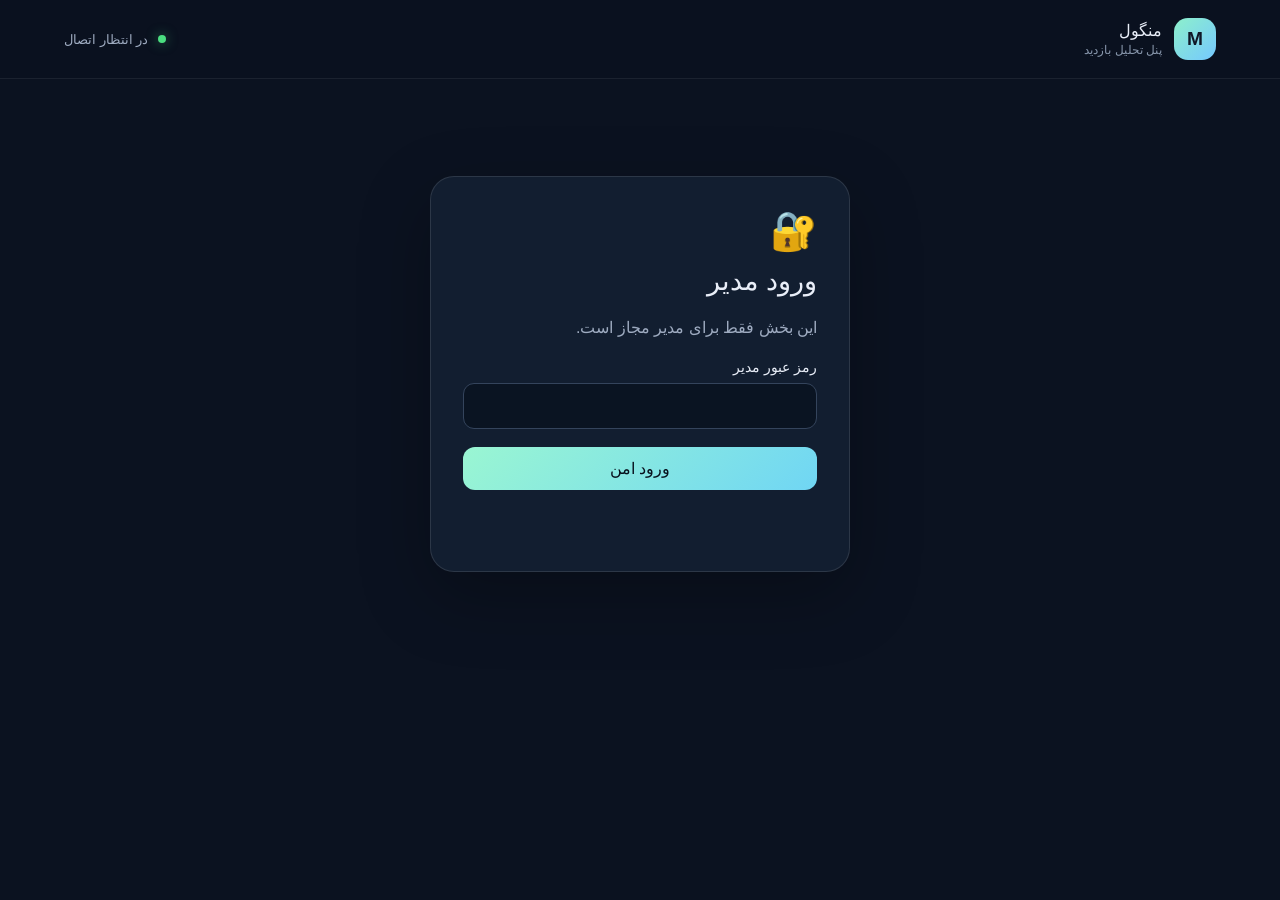
==== admin.html @ a7f299d9 "ADD" ====
<!doctype html>
<html lang="fa" dir="rtl">
<head>
  <meta charset="utf-8">
  <meta name="viewport" content="width=device-width, initial-scale=1">
  <meta name="robots" content="noindex,nofollow">
  <meta name="theme-color" content="#101827">
  <title>پنل مدیریت | منگول</title>
  <link rel="stylesheet" href="/style.css">
  <script src="/admin.js" defer></script>
</head>
<body class="admin-page">
  <header class="topbar">
    <div><span class="brand-mark">M</span><div><strong>منگول</strong><small>پنل تحلیل بازدید</small></div></div>
    <div class="top-actions"><span class="live-dot"></span><span id="updated-label">در انتظار اتصال</span><button id="logout-button" class="button ghost hidden" type="button">خروج</button></div>
  </header>

  <main class="admin-wrap">
    <section id="login-panel" class="login-card">
      <div class="lock-icon">🔐</div>
      <h1>ورود مدیر</h1>
      <p class="muted">این بخش فقط برای مدیر مجاز است.</p>
      <form id="login-form">
        <label for="admin-password">رمز عبور مدیر</label>
        <input id="admin-password" type="password" autocomplete="current-password" minlength="1" maxlength="256" required>
        <button class="button primary full" type="submit">ورود امن</button>
        <p id="login-error" class="error" role="alert"></p>
      </form>
    </section>

    <section id="dashboard" class="hidden">
      <div class="heading-row">
        <div><p class="eyebrow">داشبورد مدیر</p><h1>وضعیت بازدیدها</h1><p class="muted">آمار تقریباً زنده؛ به‌روزرسانی هر ۵ ثانیه</p></div>
        <span class="status-pill"><span class="live-dot"></span> زنده</span>
      </div>
      <div class="stats-grid">
        <article class="stat-card"><span>اکنون آنلاین</span><strong id="online-count">۰</strong><small>فعال در ۹۰ ثانیهٔ اخیر</small></article>
        <article class="stat-card"><span>بازدید صفحه در ۲۴ ساعت</span><strong id="pageviews-count">۰</strong><small>شامل بازدیدهای تکراری</small></article>
        <article class="stat-card"><span>بازدیدکنندهٔ یکتا در ۲۴ ساعت</span><strong id="visitors-count">۰</strong><small>بر اساس شناسهٔ مرورگر</small></article>
      </div>

      <div class="content-grid">
        <article class="panel chart-panel">
          <div class="panel-heading"><h2>بازدیدهای ۷ روز اخیر</h2><span class="muted">تعداد صفحه‌مشاهده</span></div>
          <div id="daily-chart" class="bar-chart" aria-label="نمودار بازدیدهای هفت روز اخیر"></div>
        </article>
        <article class="panel">
          <div class="panel-heading"><h2>نوع دستگاه</h2></div><div id="devices-list" class="metric-list"></div>
        </article>
        <article class="panel">
          <div class="panel-heading"><h2>مرورگر</h2></div><div id="browsers-list" class="metric-list"></div>
        </article>
        <article class="panel">
          <div class="panel-heading"><h2>سیستم‌عامل</h2></div><div id="os-list" class="metric-list"></div>
        </article>
        <article class="panel">
          <div class="panel-heading"><h2>کشور / منطقه</h2></div><div id="countries-list" class="metric-list"></div>
          <p class="tiny muted">موقعیت تقریبی و وابسته به هدرهای در دسترس است.</p>
        </article>
      </div>

      <section class="panel history-panel">
        <div class="panel-heading"><h2>آخرین بازدیدها</h2><span class="muted">حداکثر ۵۰ مورد</span></div>
        <div class="table-wrap">
          <table>
            <thead><tr><th>زمان</th><th>صفحه</th><th>دستگاه</th><th>مرورگر</th><th>سیستم‌عامل</th><th>منطقه</th></tr></thead>
            <tbody id="recent-rows"><tr><td colspan="6">در حال دریافت اطلاعات…</td></tr></tbody>
          </table>
        </div>
      </section>
      <p class="footnote">اطلاعات فنی ممکن است تخمینی باشد. مدیرانی که با همین نشست وارد شده‌اند در آمار عمومی ثبت نمی‌شوند. بازدیدهای آزمایشی را با یک مرورگر یا پنجرهٔ دیگر که وارد پنل مدیر نشده انجام بده.</p>
    </section>
  </main>
</body>
</html>
---- style.css ----
:root{font-family:"Vazirmatn",Tahoma,Arial,sans-serif;color:#e9eef8;background:#0b1220;font-synthesis:none;text-rendering:optimizeLegibility}
*{box-sizing:border-box}
body{margin:0;min-height:100vh;background:radial-gradient(ellipse at 15% 5%,#1a3150 0,transparent 35%),radial-gradient(ellipse at 90% 80%,#25224b 0,transparent 35%),#0b1220}
button,input{font:inherit}
button{cursor:pointer}
.public-page{display:flex;flex-direction:column;align-items:center;justify-content:center;padding:24px}
.coupon-card{width:min(100%,520px);text-align:center;padding:clamp(24px,6vw,48px);border:1px solid #ffffff20;border-radius:28px;background:#111d2ee8;box-shadow:0 30px 90px #0006;backdrop-filter:blur(16px)}
.gift-icon{font-size:54px;margin-bottom:12px}
.eyebrow{color:#91b8ff;font-size:.86rem;font-weight:700;letter-spacing:.04em}
h1{font-size:clamp(1.5rem,5vw,2.2rem);line-height:1.5;margin:8px 0 12px}
.subtitle,.muted{color:#9eabc0}
.coupon{margin:26px 0 18px;padding:18px;border:1px dashed #6ee7b7;border-radius:16px;background:#0b2c2a;color:#a7f3d0;font-size:clamp(2rem,8vw,3rem);font-weight:800;letter-spacing:.08em}
.button{border:0;border-radius:12px;padding:12px 20px;font-weight:700;transition:transform .15s,opacity .15s}
.button:hover{transform:translateY(-1px)}
.button:disabled{opacity:.6;cursor:wait}
.primary{color:#08111d;background:linear-gradient(135deg,#9af6d2,#70d6f4)}
.ghost{color:#d8e3f5;background:#ffffff10;border:1px solid #ffffff20}
.full{width:100%;margin-top:18px}
.small-note{min-height:24px;color:#9ee9cc;font-size:.9rem}
.privacy-note{text-align:right;margin-top:28px;padding-top:18px;border-top:1px solid #ffffff17;color:#9eabc0;font-size:.82rem;line-height:1.9}
.privacy-note summary{cursor:pointer;color:#d7e2f3;font-weight:600}
footer{padding:20px;color:#64748b;font-size:.8rem}
.admin-page{background:#0b1220}
.topbar{display:flex;align-items:center;justify-content:space-between;padding:18px clamp(18px,5vw,64px);border-bottom:1px solid #ffffff12;background:#0b1220d9;position:sticky;top:0;z-index:2;backdrop-filter:blur(16px)}
.topbar>div:first-child{display:flex;align-items:center;gap:12px}
.topbar strong,.topbar small{display:block}
.topbar small{font-size:.75rem;color:#8998ad;margin-top:3px}
.brand-mark{display:grid;place-items:center;width:42px;height:42px;border-radius:14px;background:linear-gradient(135deg,#8df0cb,#75c8ff);color:#101827;font-weight:900;font-size:1.2rem}
.top-actions{display:flex;align-items:center;gap:10px;color:#9eabc0;font-size:.82rem}
.live-dot{display:inline-block;width:8px;height:8px;border-radius:50%;background:#4ade80;box-shadow:0 0 12px #4ade8080}
.admin-wrap{width:min(1200px,100%);margin:0 auto;padding:34px 22px 70px}
.login-card{width:min(100%,420px);margin:7vh auto;padding:32px;border:1px solid #ffffff1c;border-radius:24px;background:#121e30;box-shadow:0 24px 70px #0004}
.lock-icon{font-size:38px}
.login-card h1{font-size:1.7rem}
.login-card label{display:block;margin:22px 0 8px;font-size:.9rem}
.login-card input{width:100%;padding:13px 14px;border-radius:11px;border:1px solid #34445c;background:#0a1422;color:#fff;outline:none}
.login-card input:focus{border-color:#7dd3fc;box-shadow:0 0 0 3px #7dd3fc20}
.error{color:#fda4af;font-size:.85rem;min-height:22px}
.heading-row,.panel-heading{display:flex;justify-content:space-between;align-items:center;gap:12px}
.heading-row h1{margin:2px 0;font-size:2rem}
.status-pill{display:flex;align-items:center;gap:9px;padding:9px 13px;border:1px solid #4ade8033;border-radius:999px;background:#14532d30;color:#bbf7d0;font-size:.82rem}
.stats-grid{display:grid;grid-template-columns:repeat(3,minmax(0,1fr));gap:16px;margin:26px 0}
.stat-card,.panel{border:1px solid #ffffff16;border-radius:18px;background:linear-gradient(145deg,#152238,#101a2a);box-shadow:0 12px 35px #0001}
.stat-card{padding:22px;display:flex;flex-direction:column;gap:9px}
.stat-card span{font-size:.86rem;color:#b4c1d4}
.stat-card strong{font-size:2.4rem;color:#f0f7ff}
.stat-card small{color:#71839c;font-size:.75rem}
.content-grid{display:grid;grid-template-columns:repeat(2,minmax(0,1fr));gap:16px}
.panel{padding:22px;min-width:0}
.panel h2{font-size:1.02rem;margin:0}
.panel-heading{margin-bottom:20px}
.panel-heading .muted{font-size:.78rem}
.chart-panel{grid-column:1/-1}
.bar-chart{height:230px;display:flex;align-items:flex-end;justify-content:space-around;gap:10px;padding:12px 0 0;border-bottom:1px solid #ffffff16}
.bar-column{height:100%;display:flex;flex-direction:column;align-items:center;justify-content:flex-end;gap:8px;flex:1;min-width:0}
.bar{width:min(44px,75%);min-height:4px;border-radius:8px 8px 2px 2px;background:linear-gradient(180deg,#91f3d0,#5c9cf4);box-shadow:0 0 22px #60a5fa1c}
.bar-value,.bar-label{font-size:.7rem;color:#9eabc0;white-space:nowrap}
.metric-list{display:flex;flex-direction:column;gap:16px}
.metric-row{display:flex;flex-direction:column;gap:7px}
.metric-top{display:flex;justify-content:space-between;gap:10px;font-size:.84rem}
.metric-top strong{color:#d8e8fa}
.metric-track{height:6px;border-radius:999px;background:#26364b;overflow:hidden}
.metric-fill{height:100%;border-radius:999px;background:linear-gradient(90deg,#6ca8ff,#84e9cb)}
.tiny{font-size:.72rem;line-height:1.8}
.history-panel{margin-top:16px}
.table-wrap{overflow-x:auto}
table{width:100%;border-collapse:collapse;white-space:nowrap;font-size:.8rem}
th,td{text-align:right;padding:13px 12px;border-bottom:1px solid #ffffff12}
th{color:#91a5bf;font-weight:600;background:#ffffff04}
td{color:#d3ddec}
.footnote{font-size:.78rem;line-height:1.9;color:#72839a;margin-top:22px}
.hidden{display:none!important}
@media(max-width:720px){.stats-grid{grid-template-columns:1fr}.content-grid{grid-template-columns:1fr}.chart-panel{grid-column:auto}.topbar{padding:14px}.top-actions{font-size:.7rem}.admin-wrap{padding:24px 14px 50px}.heading-row h1{font-size:1.55rem}.stat-card{padding:18px}.panel{padding:17px}}
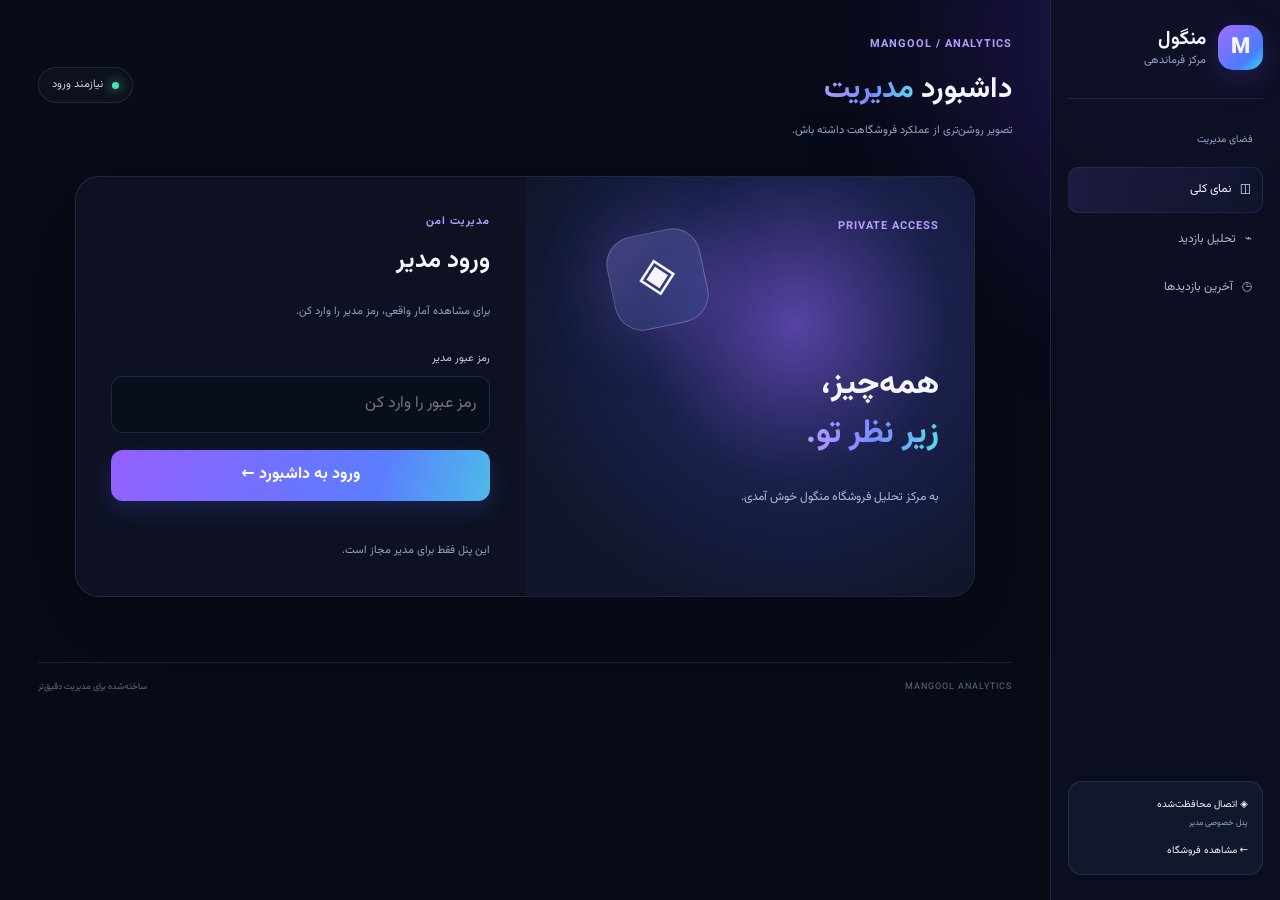
==== commit ea07271f: "NEW V" ====
--- a/admin.html
+++ b/admin.html
@@ -1,75 +1 @@
-<!doctype html>
-<html lang="fa" dir="rtl">
-<head>
-  <meta charset="utf-8">
-  <meta name="viewport" content="width=device-width, initial-scale=1">
-  <meta name="robots" content="noindex,nofollow">
-  <meta name="theme-color" content="#101827">
-  <title>پنل مدیریت | منگول</title>
-  <link rel="stylesheet" href="/style.css">
-  <script src="/admin.js" defer></script>
-</head>
-<body class="admin-page">
-  <header class="topbar">
-    <div><span class="brand-mark">M</span><div><strong>منگول</strong><small>پنل تحلیل بازدید</small></div></div>
-    <div class="top-actions"><span class="live-dot"></span><span id="updated-label">در انتظار اتصال</span><button id="logout-button" class="button ghost hidden" type="button">خروج</button></div>
-  </header>
-
-  <main class="admin-wrap">
-    <section id="login-panel" class="login-card">
-      <div class="lock-icon">🔐</div>
-      <h1>ورود مدیر</h1>
-      <p class="muted">این بخش فقط برای مدیر مجاز است.</p>
-      <form id="login-form">
-        <label for="admin-password">رمز عبور مدیر</label>
-        <input id="admin-password" type="password" autocomplete="current-password" minlength="1" maxlength="256" required>
-        <button class="button primary full" type="submit">ورود امن</button>
-        <p id="login-error" class="error" role="alert"></p>
-      </form>
-    </section>
-
-    <section id="dashboard" class="hidden">
-      <div class="heading-row">
-        <div><p class="eyebrow">داشبورد مدیر</p><h1>وضعیت بازدیدها</h1><p class="muted">آمار تقریباً زنده؛ به‌روزرسانی هر ۵ ثانیه</p></div>
-        <span class="status-pill"><span class="live-dot"></span> زنده</span>
-      </div>
-      <div class="stats-grid">
-        <article class="stat-card"><span>اکنون آنلاین</span><strong id="online-count">۰</strong><small>فعال در ۹۰ ثانیهٔ اخیر</small></article>
-        <article class="stat-card"><span>بازدید صفحه در ۲۴ ساعت</span><strong id="pageviews-count">۰</strong><small>شامل بازدیدهای تکراری</small></article>
-        <article class="stat-card"><span>بازدیدکنندهٔ یکتا در ۲۴ ساعت</span><strong id="visitors-count">۰</strong><small>بر اساس شناسهٔ مرورگر</small></article>
-      </div>
-
-      <div class="content-grid">
-        <article class="panel chart-panel">
-          <div class="panel-heading"><h2>بازدیدهای ۷ روز اخیر</h2><span class="muted">تعداد صفحه‌مشاهده</span></div>
-          <div id="daily-chart" class="bar-chart" aria-label="نمودار بازدیدهای هفت روز اخیر"></div>
-        </article>
-        <article class="panel">
-          <div class="panel-heading"><h2>نوع دستگاه</h2></div><div id="devices-list" class="metric-list"></div>
-        </article>
-        <article class="panel">
-          <div class="panel-heading"><h2>مرورگر</h2></div><div id="browsers-list" class="metric-list"></div>
-        </article>
-        <article class="panel">
-          <div class="panel-heading"><h2>سیستم‌عامل</h2></div><div id="os-list" class="metric-list"></div>
-        </article>
-        <article class="panel">
-          <div class="panel-heading"><h2>کشور / منطقه</h2></div><div id="countries-list" class="metric-list"></div>
-          <p class="tiny muted">موقعیت تقریبی و وابسته به هدرهای در دسترس است.</p>
-        </article>
-      </div>
-
-      <section class="panel history-panel">
-        <div class="panel-heading"><h2>آخرین بازدیدها</h2><span class="muted">حداکثر ۵۰ مورد</span></div>
-        <div class="table-wrap">
-          <table>
-            <thead><tr><th>زمان</th><th>صفحه</th><th>دستگاه</th><th>مرورگر</th><th>سیستم‌عامل</th><th>منطقه</th></tr></thead>
-            <tbody id="recent-rows"><tr><td colspan="6">در حال دریافت اطلاعات…</td></tr></tbody>
-          </table>
-        </div>
-      </section>
-      <p class="footnote">اطلاعات فنی ممکن است تخمینی باشد. مدیرانی که با همین نشست وارد شده‌اند در آمار عمومی ثبت نمی‌شوند. بازدیدهای آزمایشی را با یک مرورگر یا پنجرهٔ دیگر که وارد پنل مدیر نشده انجام بده.</p>
-    </section>
-  </main>
-</body>
-</html>
+<!doctype html><html lang="fa" dir="rtl"><head><meta charset="utf-8"><meta name="viewport" content="width=device-width,initial-scale=1"><title>مدیریت منگول</title><link rel="stylesheet" href="/style.css"></head><body class="admin"><div class="glow g1"></div><div class="adminlayout"><aside class="sidebar"><a class="brand" href="/"><span class="logo">M</span><span><b>منگول</b><small>مرکز فرماندهی</small></span></a><p class="muted sideheading">فضای مدیریت</p><div class="sideactive">◫ &nbsp; نمای کلی</div><div class="sideitem">⌁ &nbsp; تحلیل بازدید</div><div class="sideitem">◷ &nbsp; آخرین بازدیدها</div><div class="sidebottom">◈ اتصال محافظت‌شده<br><small>پنل خصوصی مدیر</small><p><a href="/">← مشاهده فروشگاه</a></p></div></aside><main class="dash"><header class="dashhead"><div><span class="eyebrow">MANGOOL / ANALYTICS</span><h1>داشبورد <em>مدیریت</em></h1><p class="muted">تصویر روشن‌تری از عملکرد فروشگاهت داشته باش.</p></div><span class="pill"><i></i><span id="connection">در انتظار اتصال</span></span></header><section id="login" class="loginlayout"><div class="loginart"><div class="lock">◈</div><span class="eyebrow">PRIVATE ACCESS</span><h2>همه‌چیز،<br><em>زیر نظر تو.</em></h2><p>به مرکز تحلیل فروشگاه منگول خوش آمدی.</p></div><form id="loginform" class="loginbox"><span class="eyebrow">مدیریت امن</span><h2>ورود مدیر</h2><p class="muted">برای مشاهده آمار واقعی، رمز مدیر را وارد کن.</p><label for="password">رمز عبور مدیر</label><input id="password" type="password" autocomplete="current-password" placeholder="رمز عبور را وارد کن" required minlength="8"><button id="loginbtn">ورود به داشبورد ←</button><p id="loginmsg" role="status"></p><small class="muted">این پنل فقط برای مدیر مجاز است.</small></form></section><section id="dashboard" class="hidden"><div class="sectiontitle"><div><span class="eyebrow">LIVE OVERVIEW</span><h2>وضعیت بازدیدها</h2></div><span class="muted">به‌روزرسانی خودکار هر ۵ ثانیه</span></div><div class="stats"><article><span>اکنون آنلاین</span><b id="online">—</b><small>فعال در ۹۰ ثانیه اخیر</small></article><article><span>بازدید صفحه · ۲۴ ساعت</span><b id="views24">—</b><small>شامل بازدیدهای تکراری</small></article><article><span>بازدیدکننده یکتا · ۲۴ ساعت</span><b id="unique24">—</b><small>شناسه‌های مرورگر یکتا</small></article><article><span>بازدید · ۷ روز</span><b id="views7">—</b><small>مجموع صفحه‌مشاهده‌ها</small></article></div><div class="panels"><article class="panel"><h3>روند بازدیدها <small>۷ روز اخیر</small></h3><canvas id="chart" height="200"></canvas></article><article class="panel"><h3>ترکیب دستگاه‌ها</h3><div id="devices" class="breakdown">در حال دریافت داده…</div></article></div><div class="panels"><article class="panel"><h3>مرورگرها</h3><div id="browsers" class="breakdown"></div></article><article class="panel"><h3>سیستم‌عامل‌ها</h3><div id="oses" class="breakdown"></div></article><article class="panel"><h3>کشور / منطقه</h3><div id="regions" class="breakdown"></div></article></div><article class="panel recent"><div class="sectiontitle"><h3>آخرین بازدیدها</h3><button id="refresh">↻ تازه‌سازی</button></div><div class="tablewrap"><table><thead><tr><th>زمان</th><th>صفحه</th><th>دستگاه</th><th>مرورگر</th><th>سیستم‌عامل</th><th>منطقه</th></tr></thead><tbody id="rows"><tr><td colspan="6">در حال دریافت اطلاعات…</td></tr></tbody></table></div><p id="dataerror" class="error"></p></article><p class="privacy">IP خام ذخیره نمی‌شود. موقعیت تقریبی است؛ نشست مدیر از آمار حذف می‌شود.</p></section><footer class="dashfooter">MANGOOL ANALYTICS <span>ساخته‌شده برای مدیریت دقیق‌تر</span></footer></main></div><script src="/admin.js" defer></script></body></html>
--- a/style.css
+++ b/style.css
@@ -1,73 +1 @@
-:root{font-family:"Vazirmatn",Tahoma,Arial,sans-serif;color:#e9eef8;background:#0b1220;font-synthesis:none;text-rendering:optimizeLegibility}
-*{box-sizing:border-box}
-body{margin:0;min-height:100vh;background:radial-gradient(ellipse at 15% 5%,#1a3150 0,transparent 35%),radial-gradient(ellipse at 90% 80%,#25224b 0,transparent 35%),#0b1220}
-button,input{font:inherit}
-button{cursor:pointer}
-.public-page{display:flex;flex-direction:column;align-items:center;justify-content:center;padding:24px}
-.coupon-card{width:min(100%,520px);text-align:center;padding:clamp(24px,6vw,48px);border:1px solid #ffffff20;border-radius:28px;background:#111d2ee8;box-shadow:0 30px 90px #0006;backdrop-filter:blur(16px)}
-.gift-icon{font-size:54px;margin-bottom:12px}
-.eyebrow{color:#91b8ff;font-size:.86rem;font-weight:700;letter-spacing:.04em}
-h1{font-size:clamp(1.5rem,5vw,2.2rem);line-height:1.5;margin:8px 0 12px}
-.subtitle,.muted{color:#9eabc0}
-.coupon{margin:26px 0 18px;padding:18px;border:1px dashed #6ee7b7;border-radius:16px;background:#0b2c2a;color:#a7f3d0;font-size:clamp(2rem,8vw,3rem);font-weight:800;letter-spacing:.08em}
-.button{border:0;border-radius:12px;padding:12px 20px;font-weight:700;transition:transform .15s,opacity .15s}
-.button:hover{transform:translateY(-1px)}
-.button:disabled{opacity:.6;cursor:wait}
-.primary{color:#08111d;background:linear-gradient(135deg,#9af6d2,#70d6f4)}
-.ghost{color:#d8e3f5;background:#ffffff10;border:1px solid #ffffff20}
-.full{width:100%;margin-top:18px}
-.small-note{min-height:24px;color:#9ee9cc;font-size:.9rem}
-.privacy-note{text-align:right;margin-top:28px;padding-top:18px;border-top:1px solid #ffffff17;color:#9eabc0;font-size:.82rem;line-height:1.9}
-.privacy-note summary{cursor:pointer;color:#d7e2f3;font-weight:600}
-footer{padding:20px;color:#64748b;font-size:.8rem}
-.admin-page{background:#0b1220}
-.topbar{display:flex;align-items:center;justify-content:space-between;padding:18px clamp(18px,5vw,64px);border-bottom:1px solid #ffffff12;background:#0b1220d9;position:sticky;top:0;z-index:2;backdrop-filter:blur(16px)}
-.topbar>div:first-child{display:flex;align-items:center;gap:12px}
-.topbar strong,.topbar small{display:block}
-.topbar small{font-size:.75rem;color:#8998ad;margin-top:3px}
-.brand-mark{display:grid;place-items:center;width:42px;height:42px;border-radius:14px;background:linear-gradient(135deg,#8df0cb,#75c8ff);color:#101827;font-weight:900;font-size:1.2rem}
-.top-actions{display:flex;align-items:center;gap:10px;color:#9eabc0;font-size:.82rem}
-.live-dot{display:inline-block;width:8px;height:8px;border-radius:50%;background:#4ade80;box-shadow:0 0 12px #4ade8080}
-.admin-wrap{width:min(1200px,100%);margin:0 auto;padding:34px 22px 70px}
-.login-card{width:min(100%,420px);margin:7vh auto;padding:32px;border:1px solid #ffffff1c;border-radius:24px;background:#121e30;box-shadow:0 24px 70px #0004}
-.lock-icon{font-size:38px}
-.login-card h1{font-size:1.7rem}
-.login-card label{display:block;margin:22px 0 8px;font-size:.9rem}
-.login-card input{width:100%;padding:13px 14px;border-radius:11px;border:1px solid #34445c;background:#0a1422;color:#fff;outline:none}
-.login-card input:focus{border-color:#7dd3fc;box-shadow:0 0 0 3px #7dd3fc20}
-.error{color:#fda4af;font-size:.85rem;min-height:22px}
-.heading-row,.panel-heading{display:flex;justify-content:space-between;align-items:center;gap:12px}
-.heading-row h1{margin:2px 0;font-size:2rem}
-.status-pill{display:flex;align-items:center;gap:9px;padding:9px 13px;border:1px solid #4ade8033;border-radius:999px;background:#14532d30;color:#bbf7d0;font-size:.82rem}
-.stats-grid{display:grid;grid-template-columns:repeat(3,minmax(0,1fr));gap:16px;margin:26px 0}
-.stat-card,.panel{border:1px solid #ffffff16;border-radius:18px;background:linear-gradient(145deg,#152238,#101a2a);box-shadow:0 12px 35px #0001}
-.stat-card{padding:22px;display:flex;flex-direction:column;gap:9px}
-.stat-card span{font-size:.86rem;color:#b4c1d4}
-.stat-card strong{font-size:2.4rem;color:#f0f7ff}
-.stat-card small{color:#71839c;font-size:.75rem}
-.content-grid{display:grid;grid-template-columns:repeat(2,minmax(0,1fr));gap:16px}
-.panel{padding:22px;min-width:0}
-.panel h2{font-size:1.02rem;margin:0}
-.panel-heading{margin-bottom:20px}
-.panel-heading .muted{font-size:.78rem}
-.chart-panel{grid-column:1/-1}
-.bar-chart{height:230px;display:flex;align-items:flex-end;justify-content:space-around;gap:10px;padding:12px 0 0;border-bottom:1px solid #ffffff16}
-.bar-column{height:100%;display:flex;flex-direction:column;align-items:center;justify-content:flex-end;gap:8px;flex:1;min-width:0}
-.bar{width:min(44px,75%);min-height:4px;border-radius:8px 8px 2px 2px;background:linear-gradient(180deg,#91f3d0,#5c9cf4);box-shadow:0 0 22px #60a5fa1c}
-.bar-value,.bar-label{font-size:.7rem;color:#9eabc0;white-space:nowrap}
-.metric-list{display:flex;flex-direction:column;gap:16px}
-.metric-row{display:flex;flex-direction:column;gap:7px}
-.metric-top{display:flex;justify-content:space-between;gap:10px;font-size:.84rem}
-.metric-top strong{color:#d8e8fa}
-.metric-track{height:6px;border-radius:999px;background:#26364b;overflow:hidden}
-.metric-fill{height:100%;border-radius:999px;background:linear-gradient(90deg,#6ca8ff,#84e9cb)}
-.tiny{font-size:.72rem;line-height:1.8}
-.history-panel{margin-top:16px}
-.table-wrap{overflow-x:auto}
-table{width:100%;border-collapse:collapse;white-space:nowrap;font-size:.8rem}
-th,td{text-align:right;padding:13px 12px;border-bottom:1px solid #ffffff12}
-th{color:#91a5bf;font-weight:600;background:#ffffff04}
-td{color:#d3ddec}
-.footnote{font-size:.78rem;line-height:1.9;color:#72839a;margin-top:22px}
-.hidden{display:none!important}
-@media(max-width:720px){.stats-grid{grid-template-columns:1fr}.content-grid{grid-template-columns:1fr}.chart-panel{grid-column:auto}.topbar{padding:14px}.top-actions{font-size:.7rem}.admin-wrap{padding:24px 14px 50px}.heading-row h1{font-size:1.55rem}.stat-card{padding:18px}.panel{padding:17px}}
+@import url('https://fonts.googleapis.com/css2?family=Vazirmatn:wght@400;500;600;700;800;900&display=swap');:root{color-scheme:dark;--bg:#080b18;--panel:#12182d;--line:#9ca9d626;--text:#f5f6ff;--muted:#98a3c5;--purple:#9b6bff;--blue:#4f8cff;--cyan:#45d9ef;--green:#48e3b2}*{box-sizing:border-box}body{margin:0;background:var(--bg);color:var(--text);font-family:Vazirmatn,system-ui,sans-serif;min-height:100vh;line-height:1.8}a{color:inherit;text-decoration:none}button,input{font:inherit}button{cursor:pointer}.wrap{width:min(1160px,calc(100% - 40px));margin:auto}.glow{position:fixed;z-index:-1;pointer-events:none;filter:blur(100px);opacity:.25;border-radius:50%;width:400px;height:400px}.g1{background:#6439ff;top:-160px;right:-100px}.g2{background:#0866f7;bottom:-190px;left:-100px}.nav{height:90px;display:flex;align-items:center;justify-content:space-between;border-bottom:1px solid var(--line)}.brand{display:flex;align-items:center;gap:12px}.brand>span:last-child{display:flex;flex-direction:column;line-height:1.4}.brand b{font-size:19px}.brand small{font-size:11px;color:var(--muted)}.logo{width:45px;height:45px;border-radius:15px;display:grid;place-items:center;font-weight:900;font-size:22px;background:linear-gradient(135deg,#a56bff,#4b7cff 70%,#36d9e8);box-shadow:0 8px 30px #7358ff35}.pill{display:flex;align-items:center;gap:9px;border:1px solid var(--line);background:#ffffff06;border-radius:99px;padding:7px 13px;color:#cdd4f1;font-size:11px}.pill i{width:7px;height:7px;border-radius:50%;background:var(--green);box-shadow:0 0 12px var(--green)}.adminlink{font-size:12px;color:#c4c9e4}.adminlink:hover{color:#fff}.hero{display:grid;grid-template-columns:1.05fr .95fr;align-items:center;gap:45px;min-height:590px;padding-block:45px 60px}.eyebrow{font-size:11px;letter-spacing:1px;color:#b6a0ff;font-weight:700}.hero h1{font-size:clamp(42px,5vw,64px);line-height:1.3;letter-spacing:-2px;margin:18px 0}.hero h1 em,.dashhead em,.loginart em{font-style:normal;background:linear-gradient(100deg,#b89aff,#788bff 52%,#54ddec);-webkit-background-clip:text;background-clip:text;color:transparent}.lead{font-size:15px;color:var(--muted);max-width:470px;line-height:2.2;margin:0 0 27px}.coupon{max-width:520px;border:1px solid #8b79ff45;border-radius:24px;padding:22px;background:linear-gradient(135deg,#171b37e8,#101a31d9);box-shadow:0 22px 70px #02040b70,inset 0 1px #ffffff0b;position:relative;overflow:hidden}.couponhead{display:flex;align-items:center;gap:10px;color:#c4c9e4;font-size:12px}.couponicon{width:32px;height:32px;border-radius:11px;background:#a17aff1c;color:#b49aff;display:grid;place-items:center;font-size:19px}.active{margin-right:auto;color:#63edc1;background:#3ae0a412;border:1px solid #3ae0a42c;padding:2px 10px;border-radius:99px;font-size:10px}.code{font-size:clamp(36px,5vw,48px);font-weight:900;letter-spacing:4px;text-align:center;padding:20px 0;color:#fff;text-shadow:0 0 32px #8c6dff50}.couponfoot{display:flex;align-items:center;justify-content:space-between;gap:12px;flex-wrap:wrap;border-top:1px dashed #b2b9e52b;padding-top:17px}.couponfoot small{font-size:10px;color:#8f9aba}.coupon button,.loginbox button,.sectiontitle button{border:0;border-radius:12px;background:linear-gradient(105deg,#9460ff,#5b7dff 70%,#4dbae9);color:white;font-weight:700;padding:11px 17px;box-shadow:0 9px 24px #5b67f933;transition:.2s}.coupon button:hover,.loginbox button:hover{transform:translateY(-2px);filter:brightness(1.1)}#status{color:var(--green);font-size:11px;min-height:20px;margin-top:6px}.trust{display:flex;gap:17px;flex-wrap:wrap;margin-top:20px;color:#9ca6c7;font-size:10px}.trust span:first-letter{color:var(--cyan)}.art{height:420px;position:relative;display:grid;place-items:center}.orbit{position:absolute;border:1px solid #8d85ff28;border-radius:50%;transform:rotate(-22deg)}.o1{width:380px;height:260px}.o2{width:310px;height:380px;transform:rotate(42deg);border-color:#4ca8ff24}.orb{width:245px;height:245px;border-radius:50%;display:flex;flex-direction:column;align-items:center;justify-content:center;position:relative;background:radial-gradient(circle at 35% 25%,#7f63f3,#352b83 48%,#101d48 80%);border:1px solid #c5baff5c;box-shadow:0 0 80px #705bff45,inset 0 0 45px #9d88ff28;transform:rotate(-8deg)}.orb:before{content:"";position:absolute;inset:13px;border:1px dashed #d7d2ff60;border-radius:50%}.orb b{font-size:100px;line-height:1;font-weight:900;text-shadow:0 0 30px #c8b5ff70}.orb small{font-size:9px;letter-spacing:3px;text-align:center;color:#d5d7ff;line-height:1.8}.float{position:absolute;display:flex;align-items:center;gap:10px;background:#12182de8;border:1px solid #a9b3ef20;border-radius:16px;padding:12px 15px;box-shadow:0 14px 40px #0005;backdrop-filter:blur(14px);color:#bda7ff}.float span{display:flex;flex-direction:column}.float b{font-size:11px;color:#fff}.float small{font-size:9px;color:#9aa5c6}.f1{top:70px;left:0}.f2{bottom:55px;right:0;color:var(--green)}.steps{display:grid;grid-template-columns:repeat(3,1fr);gap:16px;padding:22px;border:1px solid var(--line);background:#11162a9c;border-radius:23px;margin-bottom:45px}.steps>div{display:flex;align-items:center;gap:14px;padding:8px}.steps>div>b{width:42px;height:42px;display:grid;place-items:center;border-radius:13px;color:#bca7ff;background:#a181ff16;border:1px solid #a181ff20}.steps span{display:flex;flex-direction:column}.steps strong{font-size:12px}.steps small{font-size:10px;color:var(--muted)}.footer{display:flex;justify-content:space-between;align-items:center;border-top:1px solid var(--line);padding:20px 0;color:#828dab;font-size:11px}.privacy{font-size:10px;color:#6f7898;padding-bottom:20px}.adminlayout{display:grid;grid-template-columns:230px minmax(0,1fr);min-height:100vh}.sidebar{border-left:1px solid var(--line);background:#0c1020d9;padding:25px 17px;display:flex;flex-direction:column;position:sticky;top:0;height:100vh}.sidebar .brand{padding-bottom:28px;border-bottom:1px solid var(--line)}.muted{color:var(--muted);font-size:11px}.sideheading{padding:22px 10px 8px;font-size:10px}.sideactive,.sideitem{padding:11px;border-radius:11px;font-size:12px;color:#aeb8d6;margin-bottom:5px}.sideactive{background:linear-gradient(100deg,#8d69ff22,#5e8fff0b);border:1px solid #9c82ff1c;color:#f4f2ff}.sidebottom{margin-top:auto;border:1px solid var(--line);background:#11182b;padding:14px;border-radius:14px;font-size:10px}.sidebottom small{color:var(--muted)}.sidebottom p{margin-bottom:0}.dash{min-width:0;padding:30px clamp(16px,3vw,42px) 20px}.dashhead,.sectiontitle{display:flex;justify-content:space-between;align-items:center;gap:15px}.dashhead h1{font-size:29px;margin:5px 0}.dashhead p{margin:0}.loginlayout{max-width:900px;min-height:420px;margin:35px auto 65px;display:grid;grid-template-columns:1fr 1fr;border:1px solid var(--line);border-radius:24px;overflow:hidden;background:#11162a99;box-shadow:0 30px 90px #0004}.loginart{position:relative;overflow:hidden;padding:35px;background:radial-gradient(ellipse at 60% 35%,#5743a4,#1a204b 40%,#10162b 78%)}.lock{position:absolute;top:55px;left:85px;width:95px;height:95px;border-radius:28px;display:grid;place-items:center;font-size:48px;background:linear-gradient(145deg,#a38aff55,#4d9aff22);border:1px solid #ffffff37;box-shadow:0 0 70px #9175ff44;transform:rotate(-12deg)}.loginart h2{font-size:33px;line-height:1.5;margin-top:120px}.loginart p{font-size:12px;color:#b2bbda}.loginbox{padding:35px;display:flex;flex-direction:column;justify-content:center}.loginbox h2{margin:8px 0}.loginbox p{font-size:11px}.loginbox label{font-size:11px;color:#c8cde4;margin:16px 0 8px}.loginbox input{border:1px solid #9ca9d628;border-radius:12px;background:#090e1d;padding:13px;color:#fff;outline:none}.loginbox input:focus{border-color:#9274ff8c}.loginbox button{margin-top:17px}.loginbox #loginmsg{color:#ff9dc9;min-height:18px}.hidden{display:none!important}.sectiontitle{margin:20px 0 14px}.sectiontitle h2{font-size:19px;margin:4px 0}.sectiontitle h3{font-size:13px;margin:0}.stats{display:grid;grid-template-columns:repeat(4,minmax(0,1fr));gap:13px}.stats article,.panel{border:1px solid var(--line);border-radius:17px;background:linear-gradient(145deg,#141a31e8,#101528e8);padding:18px;min-width:0}.stats article{display:flex;flex-direction:column;gap:6px}.stats article span{font-size:11px;color:#aeb8d6}.stats article b{font-size:34px;line-height:1.4}.stats article small{font-size:9px;color:#7f8aac}.panels{display:grid;grid-template-columns:minmax(0,1.5fr) minmax(240px,1fr);gap:14px;margin-top:14px}.panel h3{font-size:13px;margin:0 0 17px}.panel h3 small{display:block;color:var(--muted);font-size:10px;font-weight:400}.panel canvas{width:100%;height:200px;display:block}.breakdown{display:flex;flex-direction:column;gap:15px;font-size:10px}.barrow{display:grid;grid-template-columns:minmax(65px,.8fr) minmax(45px,1.5fr) 30px;gap:9px;align-items:center;color:#b6c0de}.barrow span{white-space:nowrap;overflow:hidden;text-overflow:ellipsis}.barrow>div{height:5px;background:#ffffff0c;border-radius:99px;overflow:hidden}.barrow i{display:block;height:100%;background:linear-gradient(90deg,#9567ff,#4e9cff);border-radius:99px}.barrow b{text-align:left;color:#fff}.recent{margin-top:14px}.tablewrap{overflow:auto}table{width:100%;border-collapse:collapse;white-space:nowrap;text-align:right}th{font-size:10px;font-weight:500;color:#7e8aac;background:#ffffff04;padding:12px}td{font-size:10px;color:#c4cce6;padding:13px 12px;border-top:1px solid #ffffff09}.error{font-size:10px;color:#ff9dc9}.dashfooter{display:flex;justify-content:space-between;border-top:1px solid var(--line);padding-top:16px;margin-top:22px;color:#5e6888;font-size:9px;letter-spacing:1px}.dashfooter span{letter-spacing:0}.privacy{line-height:2}@media(max-width:950px){.stats{grid-template-columns:repeat(2,minmax(0,1fr))}.hero{gap:15px}.adminlayout{grid-template-columns:190px minmax(0,1fr)}}@media(max-width:720px){.wrap{width:calc(100% - 30px)}.nav{height:72px}.pill{display:none}.hero{grid-template-columns:1fr;padding-top:10px;gap:0}.art{grid-row:1;height:290px;transform:scale(.8);margin:-20px 0}.hero>section:first-child{grid-row:2}.hero h1{font-size:43px}.steps{grid-template-columns:1fr;padding:13px;gap:4px}.footer{gap:8px;flex-wrap:wrap}.adminlayout{display:block}.sidebar{position:relative;height:auto;border:0;border-bottom:1px solid var(--line);padding:14px 17px}.sidebar .brand{padding:0;border:0}.sideheading,.sideactive,.sideitem,.sidebottom{display:none}.dash{padding:22px 14px}.dashhead{align-items:flex-start;flex-direction:column}.loginlayout{grid-template-columns:1fr;margin:20px auto 30px}.loginart{min-height:190px;padding:22px}.lock{top:25px;left:50px;width:65px;height:65px;font-size:32px}.loginart h2{font-size:24px;margin-top:85px}.loginart p{margin:0}.loginbox{padding:25px}.sectiontitle{align-items:flex-start;flex-direction:column}.stats{gap:8px}.stats article{padding:12px}.stats article b{font-size:28px}.panels{grid-template-columns:1fr}.dashfooter{gap:8px;flex-wrap:wrap}}@media(max-width:370px){.coupon{padding:15px}.couponfoot{align-items:flex-start}.stats article b{font-size:24px}}
